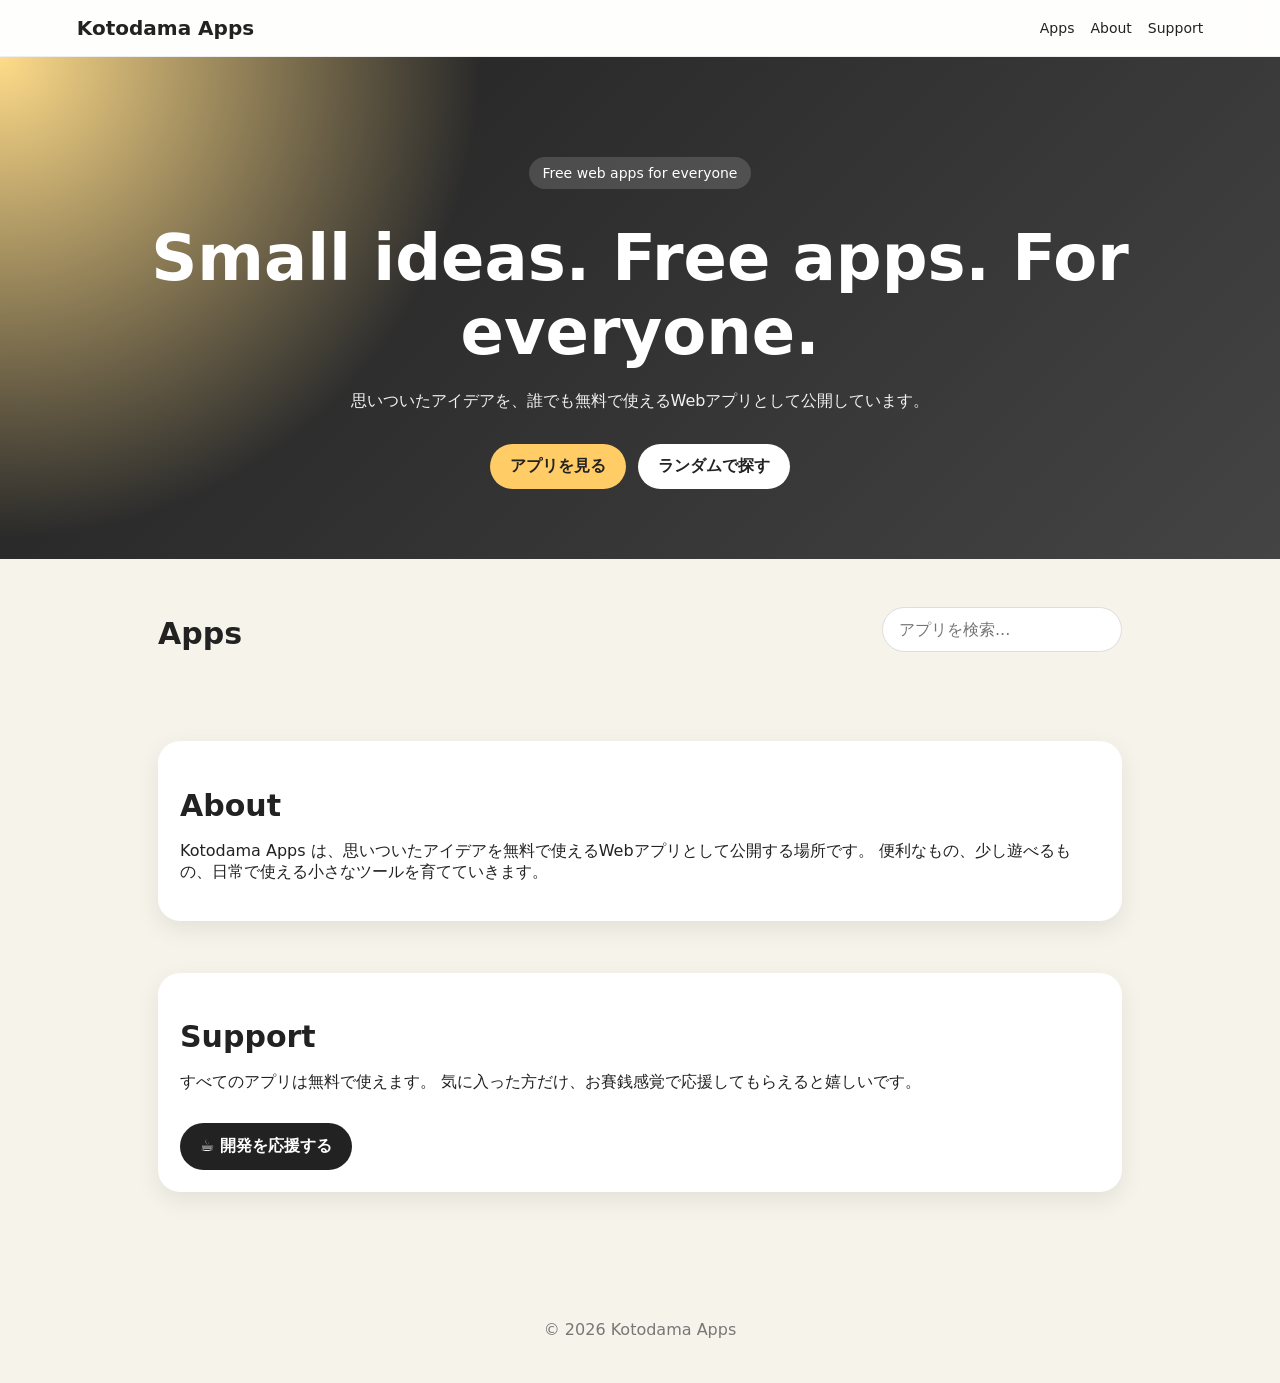
==== index.html @ fa8993b4 "賽銭追加" ====
<!DOCTYPE html>
<html lang="ja">

<head>
  <meta charset="UTF-8" />
  <meta name="viewport" content="width=device-width, initial-scale=1.0" />

  <title>Kotodama Apps</title>

  <link rel="stylesheet" href="style.css" />
</head>

<body>

  <header class="site-header">
    <div class="logo" id="siteLogo">Kotodama Apps</div>

    <nav>
      <a href="#apps">Apps</a>
      <a href="#about">About</a>
      <a href="#support">Support</a>
    </nav>
  </header>

  <section class="hero">
    <p class="badge" id="siteBadge"></p>

    <h1 id="siteSlogan"></h1>

    <p class="lead" id="siteDescription"></p>

    <div class="hero-buttons">
      <a href="#apps" class="btn primary">
        アプリを見る
      </a>

      <button type="button" class="btn secondary" id="randomBtn">
        ランダムで探す
      </button>
    </div>
  </section>

  <main>

    <section class="section" id="apps">
      <div class="section-head">
        <h2>Apps</h2>

        <input id="searchInput" type="text" placeholder="アプリを検索..." />
      </div>

      <div class="categories" id="categoryButtons"></div>

      <div id="appList" class="app-grid"></div>
    </section>

    <section class="section about" id="about">
      <h2>About</h2>

      <p>
        Kotodama Apps は、思いついたアイデアを無料で使えるWebアプリとして公開する場所です。
        便利なもの、少し遊べるもの、日常で使える小さなツールを育てていきます。
      </p>
    </section>

    <section class="section support" id="support">
      <h2>Support</h2>

      <p>
        すべてのアプリは無料で使えます。
        気に入った方だけ、お賽銭感覚で応援してもらえると嬉しいです。
      </p>

      <button type="button" class="support-button" id="openSupportModal">
        ☕ 開発を応援する
      </button>
    </section>

  </main>

  <footer>
    <p id="footerText"></p>
  </footer>

  <div class="support-modal" id="supportModal" aria-hidden="true">
    <div class="support-modal__overlay" id="supportModalOverlay"></div>

    <div class="support-modal__content" role="dialog" aria-modal="true" aria-labelledby="supportModalTitle">
      <button type="button" class="support-modal__close" id="closeSupportModal" aria-label="応援画面を閉じる">
        ×
      </button>

      <div class="support-modal__icon">
        ⛩️
      </div>

      <p class="support-modal__label">
        Support Kotodama Apps
      </p>

      <h2 id="supportModalTitle">
        開発を応援していただけますか？
      </h2>

      <p class="support-modal__message">
        Kotodama Appsは、誰でも無料で使える小さなWebアプリを公開しています。
      </p>

      <p class="support-modal__message">
        いただいた応援は、新しいアプリの制作や機能改善に活用します。
      </p>

      <p class="support-modal__note">
        支援金額はStripeの画面で自由に選択できます。
      </p>

      <div class="support-modal__actions">

        <a href="https://buy.stripe.com/7sYaEX3Sgac13s07sGcAo00" class="support-modal__stripe-button" target="_blank"
          rel="noopener noreferrer" id="stripeSupportLink">
          🎁 Stripeで応援する
        </a>

        <button type="button" class="support-modal__cancel" id="cancelSupportModal">
          今は閉じる
        </button>

      </div>

      <p class="support-modal__security">
        🔒 決済はStripeの安全なページで行われます
      </p>
    </div>
  </div>

  <script src="config.js"></script>
  <script src="apps.js"></script>
  <script src="script.js"></script>

</body>

</html>
---- style.css ----
* {
  box-sizing: border-box;
}

html {
  scroll-behavior: smooth;
}

body {
  margin: 0;
  font-family: system-ui, sans-serif;
  background: #f6f3ea;
  color: #222;
}

a {
  color: inherit;
  text-decoration: none;
}

button,
input {
  font: inherit;
}

button,
a {
  -webkit-tap-highlight-color: transparent;
}

.site-header {
  position: sticky;
  top: 0;
  z-index: 10;

  display: flex;
  justify-content: space-between;
  align-items: center;

  padding: 16px 6%;

  background: rgba(255, 255, 255, 0.9);
  backdrop-filter: blur(12px);

  border-bottom: 1px solid #eee;
}

.logo {
  font-weight: 900;
  font-size: 20px;
}

nav {
  display: flex;
  gap: 16px;

  font-size: 14px;
}

nav a:hover {
  opacity: 0.65;
}

.hero {
  padding: 86px 20px 70px;

  background:
    radial-gradient(circle at top left,
      #ffdc8a,
      transparent 35%),
    linear-gradient(135deg, #202020, #444);

  color: white;
  text-align: center;
}

.badge {
  display: inline-block;

  padding: 8px 14px;

  background: rgba(255, 255, 255, 0.15);

  border-radius: 999px;

  font-size: 14px;
}

.hero h1 {
  margin: 18px 0;

  font-size: clamp(34px, 7vw, 64px);
}

.lead {
  max-width: 640px;

  margin: 0 auto 28px;

  color: #f2f2f2;

  line-height: 1.8;
}

.hero-buttons {
  display: flex;
  justify-content: center;
  gap: 12px;
  flex-wrap: wrap;
}

.btn {
  display: inline-block;

  padding: 12px 20px;

  border: none;
  border-radius: 999px;

  font-weight: 700;

  cursor: pointer;

  transition:
    transform 0.2s ease,
    opacity 0.2s ease;
}

.btn:hover {
  transform: translateY(-1px);
  opacity: 0.9;
}

.primary {
  background: #ffcc66;
  color: #222;
}

.secondary {
  background: white;
  color: #222;
}

main {
  max-width: 1000px;

  margin: 0 auto;
  padding: 32px 18px;
}

.section {
  margin-bottom: 52px;
}

.section h2 {
  margin-bottom: 18px;

  font-size: 30px;
}

.section-head {
  display: flex;
  justify-content: space-between;
  align-items: center;
  gap: 16px;
  flex-wrap: wrap;
}

#searchInput {
  min-width: 240px;

  padding: 12px 16px;

  border: 1px solid #ddd;
  border-radius: 999px;

  outline: none;
}

#searchInput:focus {
  border-color: #d4a43c;
  box-shadow: 0 0 0 3px rgba(244, 184, 68, 0.18);
}

.categories {
  display: flex;
  gap: 10px;
  flex-wrap: wrap;

  margin-bottom: 20px;
}

.categories button {
  padding: 10px 16px;

  border: none;
  border-radius: 999px;

  background: #222;
  color: white;

  cursor: pointer;
}

.categories button:hover {
  opacity: 0.82;
}

.app-grid {
  display: grid;
  grid-template-columns:
    repeat(auto-fit, minmax(240px, 1fr));

  gap: 18px;
}

.app-card,
.about,
.support {
  padding: 22px;

  background: white;

  border-radius: 22px;

  box-shadow:
    0 8px 24px rgba(0, 0, 0, 0.08);
}

.app-card .icon {
  font-size: 34px;
}

.app-card h3 {
  margin: 8px 0;
}

.date {
  color: #777;
  font-size: 13px;
}

.tag {
  display: inline-block;

  margin-top: 12px;
  padding: 6px 10px;

  background: #f0eadc;

  border-radius: 999px;

  font-size: 13px;
}

.support-button {
  display: inline-flex;
  align-items: center;
  justify-content: center;

  margin-top: 14px;
  padding: 13px 20px;

  border: none;
  border-radius: 999px;

  background: #222;
  color: white;

  font-weight: 700;

  cursor: pointer;

  transition:
    transform 0.2s ease,
    opacity 0.2s ease;
}

.support-button:hover {
  transform: translateY(-1px);
  opacity: 0.88;
}

.empty {
  color: #777;
}

footer {
  padding: 28px;

  color: #777;
  text-align: center;
}

/* =========================
   応援モーダル
========================= */

.support-modal {
  position: fixed;
  inset: 0;
  z-index: 1000;

  display: none;
  align-items: center;
  justify-content: center;

  padding: 24px;
}

.support-modal.is-open {
  display: flex;
}

.support-modal__overlay {
  position: absolute;
  inset: 0;

  background: rgba(0, 0, 0, 0.58);

  backdrop-filter: blur(6px);

  cursor: pointer;
}

.support-modal__content {
  position: relative;
  z-index: 1;

  width: min(520px, 100%);

  max-height: calc(100vh - 32px);
  overflow-y: auto;

  padding: 38px 32px 30px;

  background: #fffdf8;

  border-radius: 24px;

  box-shadow:
    0 24px 70px rgba(0, 0, 0, 0.28);

  text-align: center;

  animation:
    supportModalOpen 0.25s ease;
}

.support-modal__close {
  position: absolute;
  top: 14px;
  right: 16px;

  display: grid;
  place-items: center;

  width: 40px;
  height: 40px;

  padding: 0;

  border: none;
  border-radius: 50%;

  background: #f1eee8;
  color: #333;

  font-size: 26px;
  line-height: 1;

  cursor: pointer;
}

.support-modal__close:hover {
  background: #e5e0d8;
}

.support-modal__icon {
  margin-bottom: 12px;

  font-size: 48px;
}

.support-modal__label {
  display: inline-block;

  margin: 0 0 16px;
  padding: 7px 14px;

  background: #222;
  color: #fff;

  border-radius: 999px;

  font-size: 12px;
  font-weight: 700;
  letter-spacing: 0.04em;
}

.support-modal__content h2 {
  margin: 0 0 18px;

  font-size: clamp(24px, 4vw, 32px);
  line-height: 1.35;
}

.support-modal__message {
  margin: 0 0 10px;

  color: #444;

  font-size: 15px;
  line-height: 1.8;
}

.support-modal__note {
  margin: 20px 0 0;
  padding: 14px 16px;

  background: #f7f1e5;
  color: #5d4c2f;

  border-radius: 14px;

  font-size: 14px;
  line-height: 1.7;
}

.support-modal__actions {
  display: grid;
  gap: 12px;

  margin-top: 24px;
}

.support-modal__stripe-button,
.support-modal__cancel {
  width: 100%;

  padding: 14px 20px;

  border: none;
  border-radius: 14px;

  font-size: 16px;
  font-weight: 700;

  cursor: pointer;

  text-decoration: none;

  transition:
    transform 0.2s ease,
    filter 0.2s ease,
    background 0.2s ease;
}

.support-modal__stripe-button {
  display: flex;
  align-items: center;
  justify-content: center;

  background: #f4b844;
  color: #1f1f1f;

  box-shadow:
    0 10px 24px rgba(244, 184, 68, 0.28);
}

.support-modal__stripe-button:hover {
  transform: translateY(-1px);
  filter: brightness(1.03);
}

.support-modal__cancel {
  background: #eeeeee;
  color: #333;
}

.support-modal__cancel:hover {
  background: #e2e2e2;
}

.support-modal__security {
  margin: 18px 0 0;

  color: #777;

  font-size: 12px;
  line-height: 1.6;
}

body.modal-open {
  overflow: hidden;
}

@keyframes supportModalOpen {
  from {
    opacity: 0;
    transform:
      translateY(18px) scale(0.97);
  }

  to {
    opacity: 1;
    transform:
      translateY(0) scale(1);
  }
}

@media (max-width: 600px) {
  .site-header {
    align-items: flex-start;
    flex-direction: column;
    gap: 8px;
  }

  #searchInput {
    width: 100%;
  }

  .support-modal {
    padding: 16px;
  }

  .support-modal__content {
    padding: 34px 20px 24px;

    border-radius: 20px;
  }

  .support-modal__icon {
    font-size: 42px;
  }

  .support-modal__content h2 {
    font-size: 24px;
  }

  .support-modal__message {
    font-size: 14px;
  }
}
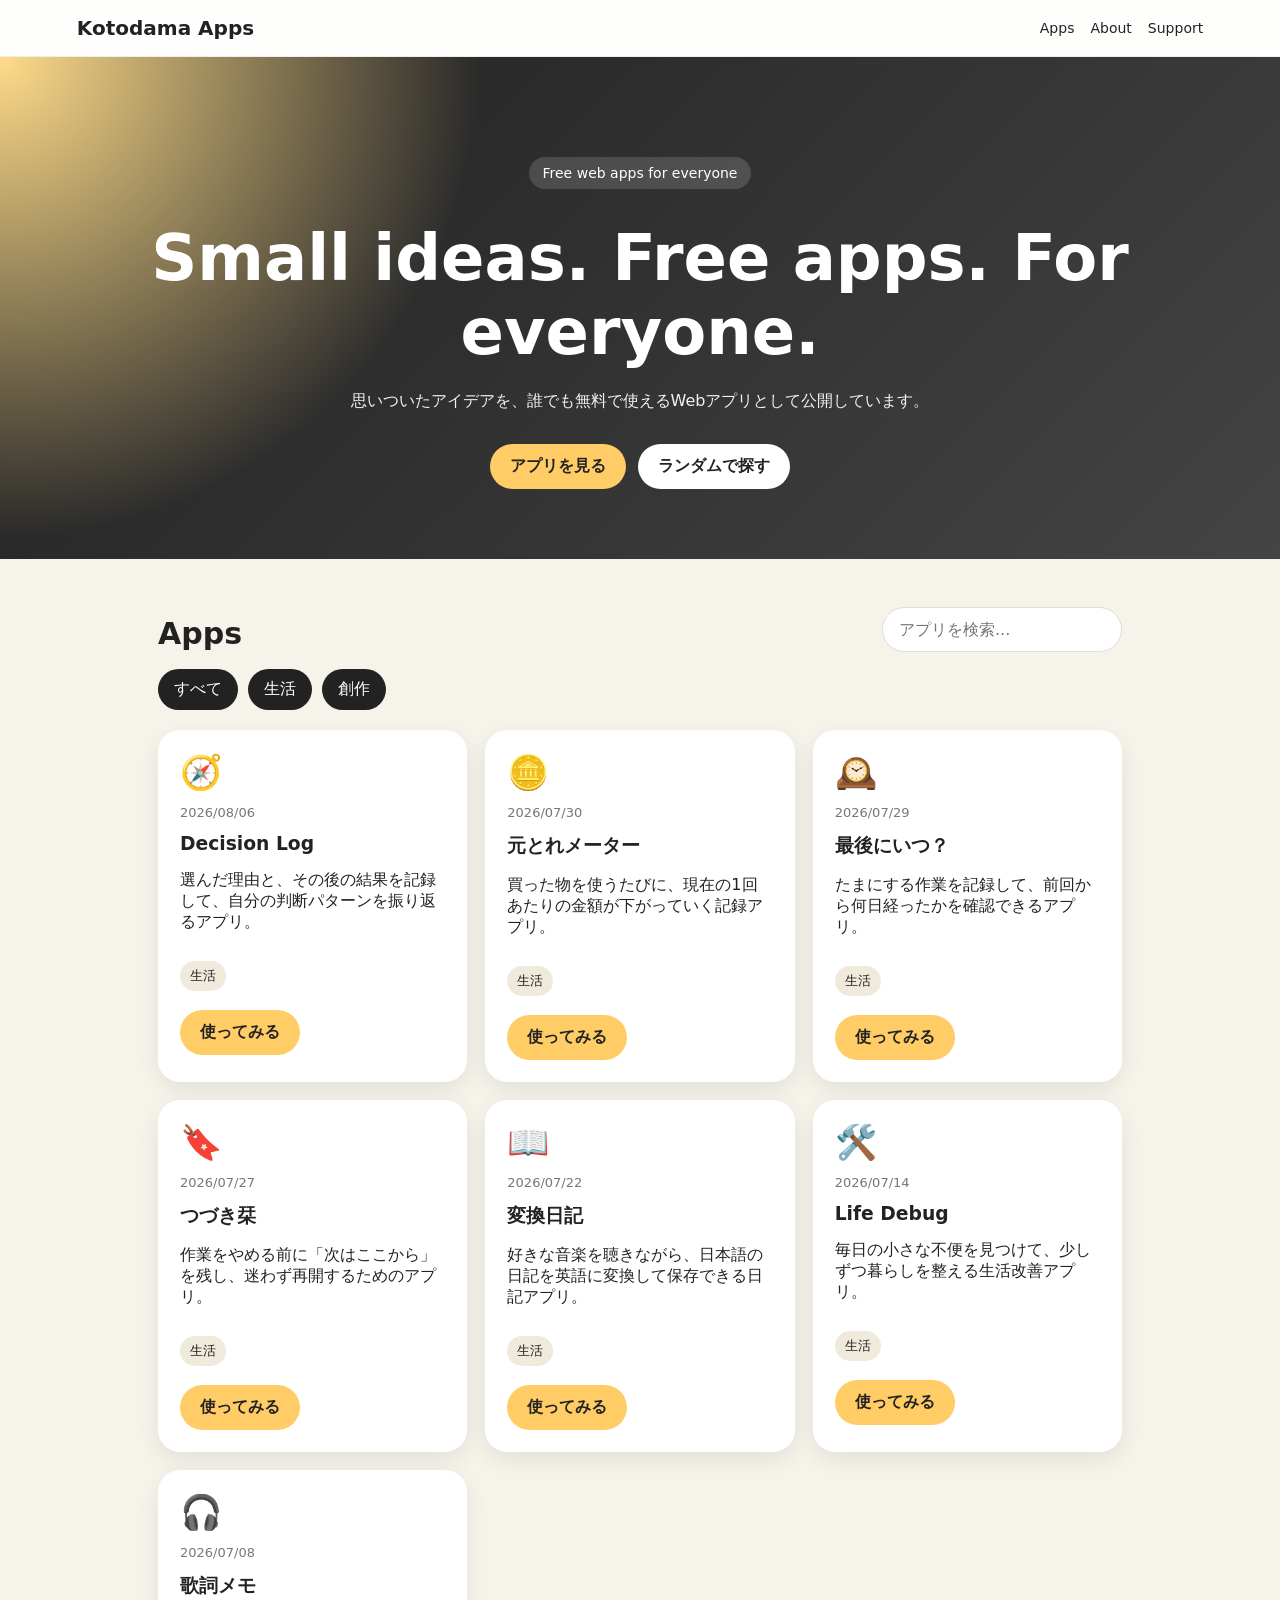
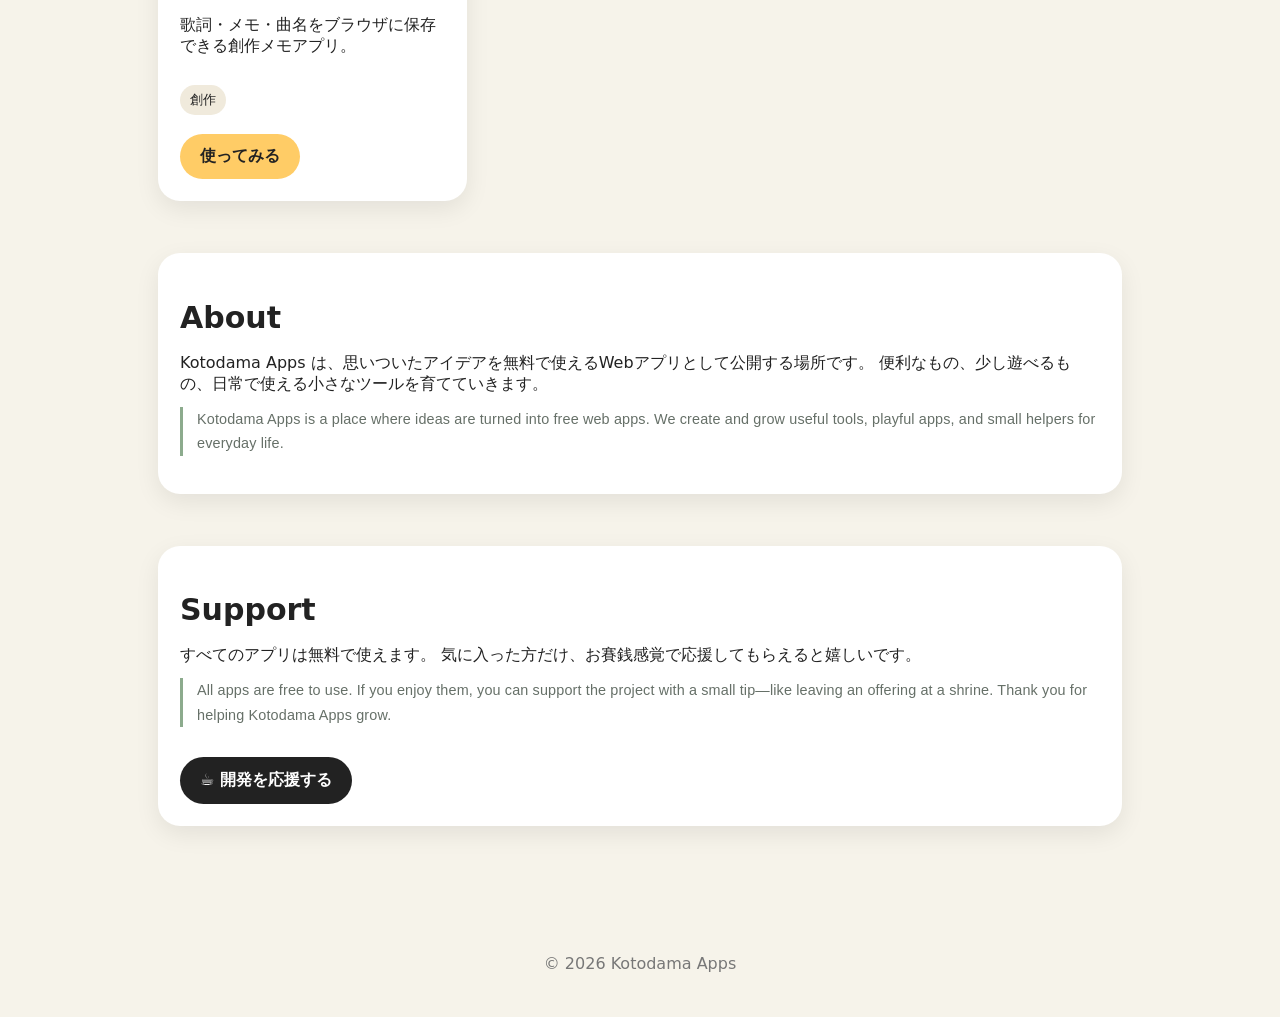
==== commit f0043880: "Add English descriptions to main page" ====
--- a/index.html
+++ b/index.html
@@ -5,7 +5,46 @@
   <meta charset="UTF-8" />
   <meta name="viewport" content="width=device-width, initial-scale=1.0" />
 
+  <!-- NEW: Google Analytics -->
+  <script async src="https://www.googletagmanager.com/gtag/js?id=G-LP8G7KDMSQ"></script>
+  <!-- OGP -->
+  <meta property="og:type" content="website">
+  <meta property="og:site_name" content="Kotodama Apps">
+  <meta property="og:title" content="Kotodama Apps | 思いつきを、カタチに。">
+  <meta property="og:description" content="思いつきを無料で使えるWebアプリへ。日常に役立つ便利なツールを公開しています。">
+  <meta property="og:url" content="https://kotodama12.github.io/kotodama-apps/">
+  <meta property="og:image" content="https://kotodama12.github.io/kotodama-apps/ogp.png">
+
+  <meta name="twitter:card" content="summary_large_image">
+  <meta name="twitter:title" content="Kotodama Apps | 思いつきを、カタチに。">
+  <meta name="twitter:description" content="思いつきを無料で使えるWebアプリへ。">
+  <meta name="twitter:image" content="https://kotodama12.github.io/kotodama-apps/ogp.png">
+
+  <script>
+    window.dataLayer = window.dataLayer || [];
+
+    function gtag() {
+      dataLayer.push(arguments);
+    }
+
+    gtag("js", new Date());
+    gtag("config", "G-LP8G7KDMSQ");
+  </script>
+
+  <!-- NEW: SEO Meta Tags -->
+  <meta name="description" content="Kotodama Appsは、無料で使える便利なWebアプリを公開しています。日常で役立つツールやアイデアアプリをブラウザですぐ利用できます。">
+
+  <meta name="keywords" content="Kotodama Apps,無料アプリ,Webアプリ,便利ツール,ブラウザアプリ,日常ツール">
+
+  <meta name="author" content="Kotodama Apps">
+
+  <meta name="robots" content="index, follow">
+
+  <link rel="canonical" href="https://kotodama12.github.io/kotodama-apps/">
+
   <title>Kotodama Apps</title>
+
+  <link rel="icon" type="image/png" href="favicon.png">
 
   <link rel="stylesheet" href="style.css" />
 </head>
@@ -56,10 +95,14 @@
 
     <section class="section about" id="about">
       <h2>About</h2>
-
       <p>
         Kotodama Apps は、思いついたアイデアを無料で使えるWebアプリとして公開する場所です。
         便利なもの、少し遊べるもの、日常で使える小さなツールを育てていきます。
+
+        <span class="english-text" lang="en">
+          Kotodama Apps is a place where ideas are turned into free web apps.
+          We create and grow useful tools, playful apps, and small helpers for everyday life.
+        </span>
       </p>
     </section>
 
@@ -69,6 +112,12 @@
       <p>
         すべてのアプリは無料で使えます。
         気に入った方だけ、お賽銭感覚で応援してもらえると嬉しいです。
+
+        <span class="english-text" lang="en">
+          All apps are free to use.
+          If you enjoy them, you can support the project with a small tip—like leaving an offering at a shrine.
+          Thank you for helping Kotodama Apps grow.
+        </span>
       </p>
 
       <button type="button" class="support-button" id="openSupportModal">
--- a/style.css
+++ b/style.css
@@ -541,4 +541,32 @@
   .support-modal__message {
     font-size: 14px;
   }
+}
+
+/* =========================
+   英語説明
+========================== */
+.english-text {
+  display: block;
+  margin-top: 12px;
+  padding-left: 14px;
+  border-left: 3px solid #8cab8d;
+  color: #667068;
+  font-family:
+    Arial,
+    Helvetica,
+    sans-serif;
+  font-size: 0.9rem;
+  line-height: 1.7;
+  letter-spacing: 0.01em;
+}
+
+/* スマートフォン対応 */
+@media (max-width: 600px) {
+  .english-text {
+    margin-top: 10px;
+    padding-left: 11px;
+    font-size: 0.84rem;
+    line-height: 1.65;
+  }
 }
